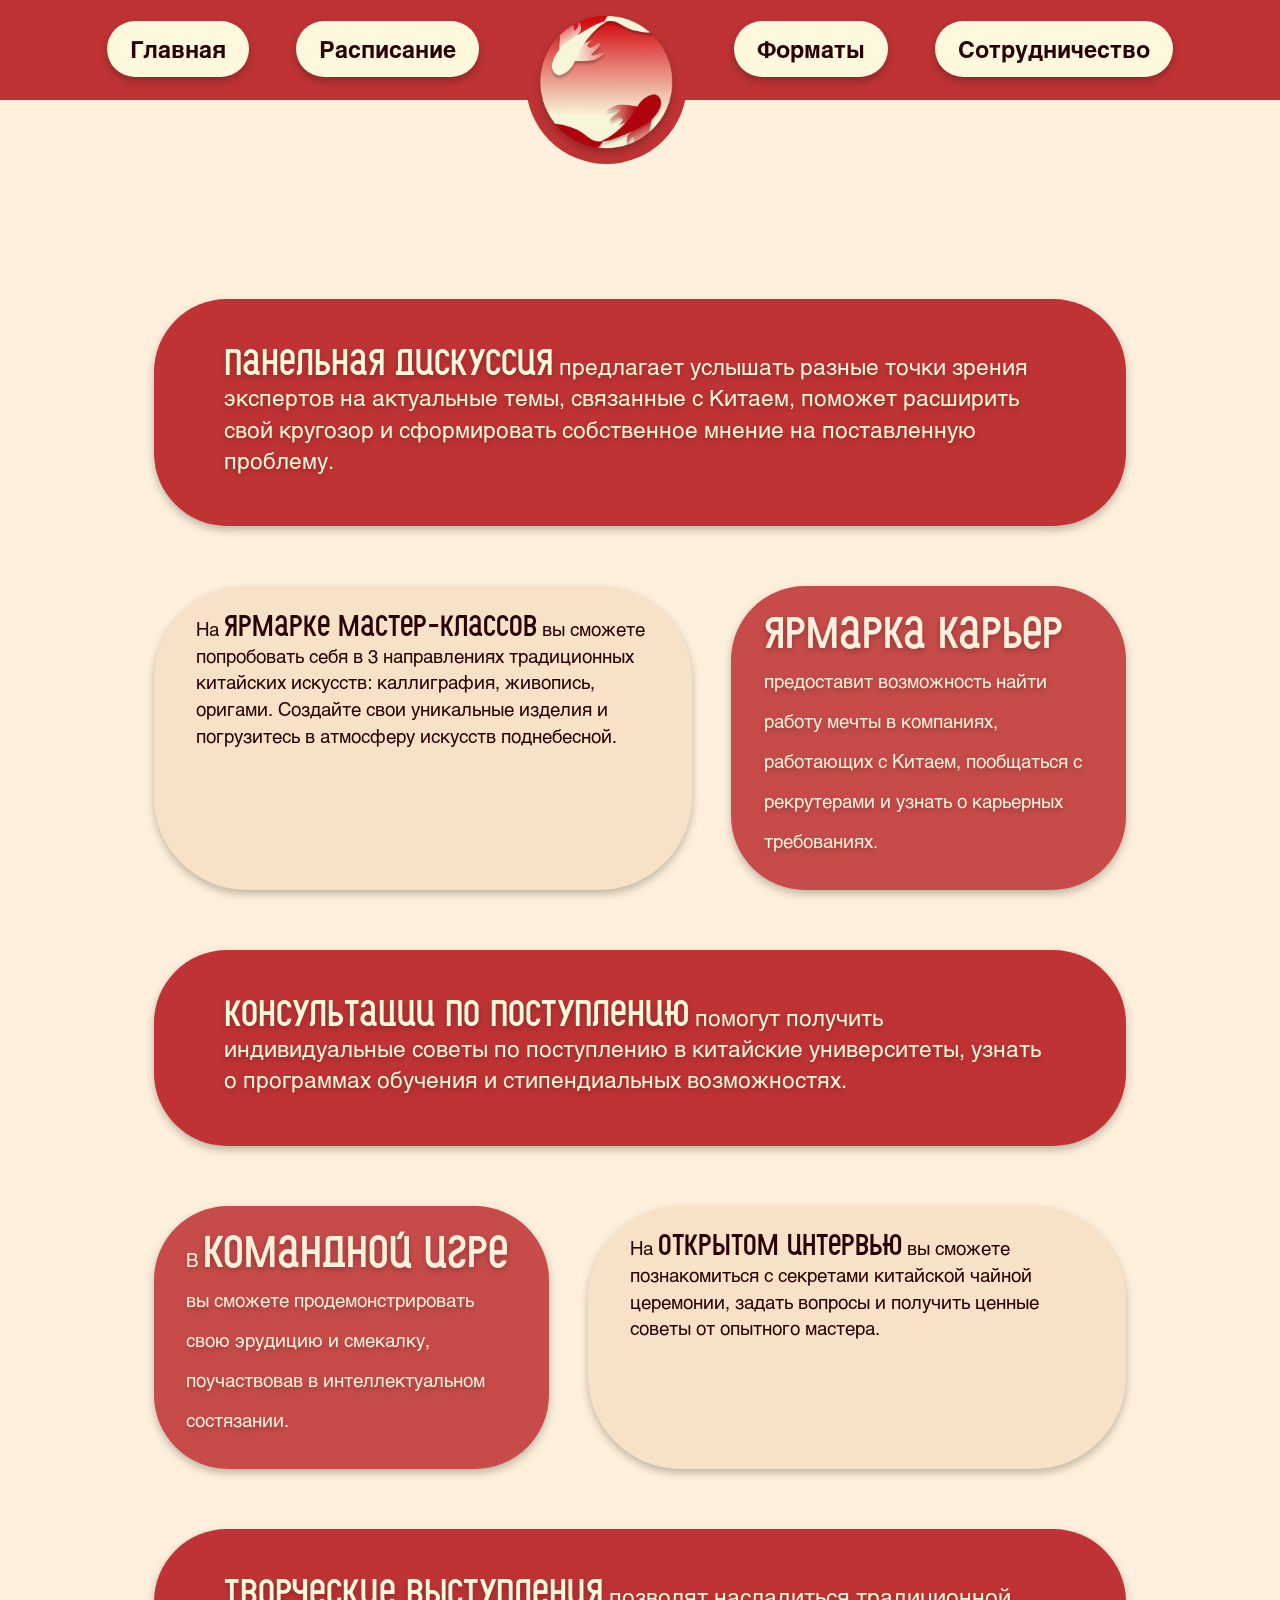
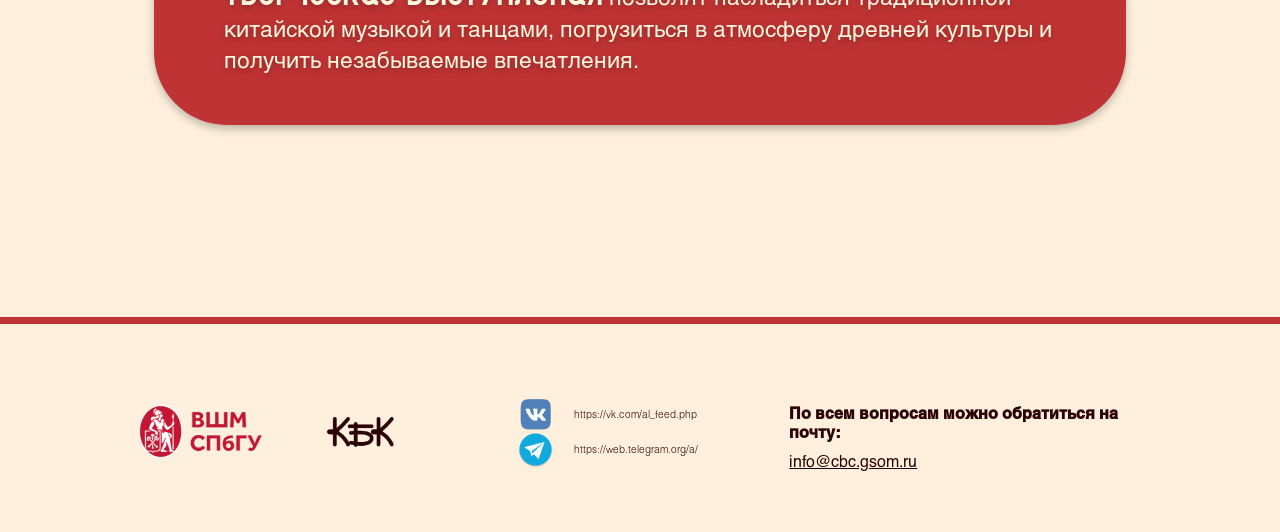
==== Formats.html @ b328ae4d "change footer contact details" ====
<!DOCTYPE html>
<html lang="ru">
<head>
    <meta charset="UTF-8">
    <meta name="viewport" content="width=device-width, initial-scale=1.0">
    <title>Document</title>
    <link rel="stylesheet" type="text/css" href="css/normalize.css" />
    <link rel="stylesheet" type="text/css" href="css/Styles.css" />
</head>
<body>
    <header>
        <section class="header">
            <a href="Main.html">Главная</a>
            <a href="#">Расписание</a>
            <div class="header_logo_image">
                <img src="image/logo.png">
            </div>
            <a href="Formats.html">Форматы</a>
            <a href="#">Сотрудничество</a>
        </section>
    </header>
    <section class="formats_wrapper">
        <div class="formats-block-1">
            <p><strong>Панельная дискуссия</strong> предлагает услышать разные точки зрения экспертов на актуальные темы, связанные с Китаем, поможет расширить свой кругозор и сформировать собственное мнение на поставленную проблему.</p>
        </div>
        <div class="formats-block-set">
            <div class="formats-block-2">
                <p>На <strong>ярмарке мастер-классов</strong> вы сможете попробовать себя в 3 направлениях традиционных китайских искусств: каллиграфия, живопись, оригами. Создайте свои уникальные изделия и погрузитесь в атмосферу искусств поднебесной.</p>
            </div>
            <div class="formats-block-3">
                <p><strong>Ярмарка карьер</strong> предоставит возможность найти работу мечты в компаниях, работающих с Китаем, пообщаться с рекрутерами и узнать о карьерных требованиях.</p>
            </div>
        </div>
        <div class="formats-block-1">
            <p><strong>Консультации по поступлению</strong> помогут получить индивидуальные советы по поступлению в китайские университеты, узнать о программах обучения и стипендиальных возможностях.</p>
        </div>
        <div class="formats-block-set">
            <div class="formats-block-3">
                <p>В <strong>командной игре</strong> вы сможете продемонстрировать свою эрудицию и смекалку, поучаствовав в интеллектуальном состязании.</p>
            </div>
            <div class="formats-block-2">
                <p>На <strong>открытом интервью</strong> вы сможете познакомиться с секретами китайской чайной церемонии, задать вопросы и получить ценные советы от опытного мастера.</p>
            </div>
        </div>
        <div class="formats-block-1">
            <p><strong>Творческие выступления</strong> позволят насладиться традиционной китайской музыкой и танцами, погрузиться в атмосферу древней культуры и получить незабываемые впечатления.</p>
        </div>
    </section>
    <footer>
        <hr class="footer_line">
        <section class="footer">
            <div class="footer_org_logo">
                <img src="image/gsom_spbu.png" class="footer_gsom">
                <img src="image/Cbc.png" class="footer_cbc">
            </div>
            <div class="footer_social_media">
                <a href="" class="block_footer_social_media">
                    <img src="image/vk.png">
                    <p>https://vk.com/al_feed.php</p>
                </a>
                <a href="" class="block_footer_social_media">
                    <img src="image/tg.png">
                    <p>https://web.telegram.org/a/</p>
                </a>
            </div>
            <div class="footer_contact_details">
                <h1 class="footer_title">По всем вопросам можно обратиться на почту:</h1>
                <a href="mailto:info@cbc.gsom.ru"  class="footer_text">info@cbc.gsom.ru</a>
            </div>
        </section>
    </footer>
</body>
</html>
---- css/Styles.css ----
@import url('header.css'); 
@import url('fonts.css');
@import url('formats.css'); 
@import url('footer.css');
@import url('main.css');
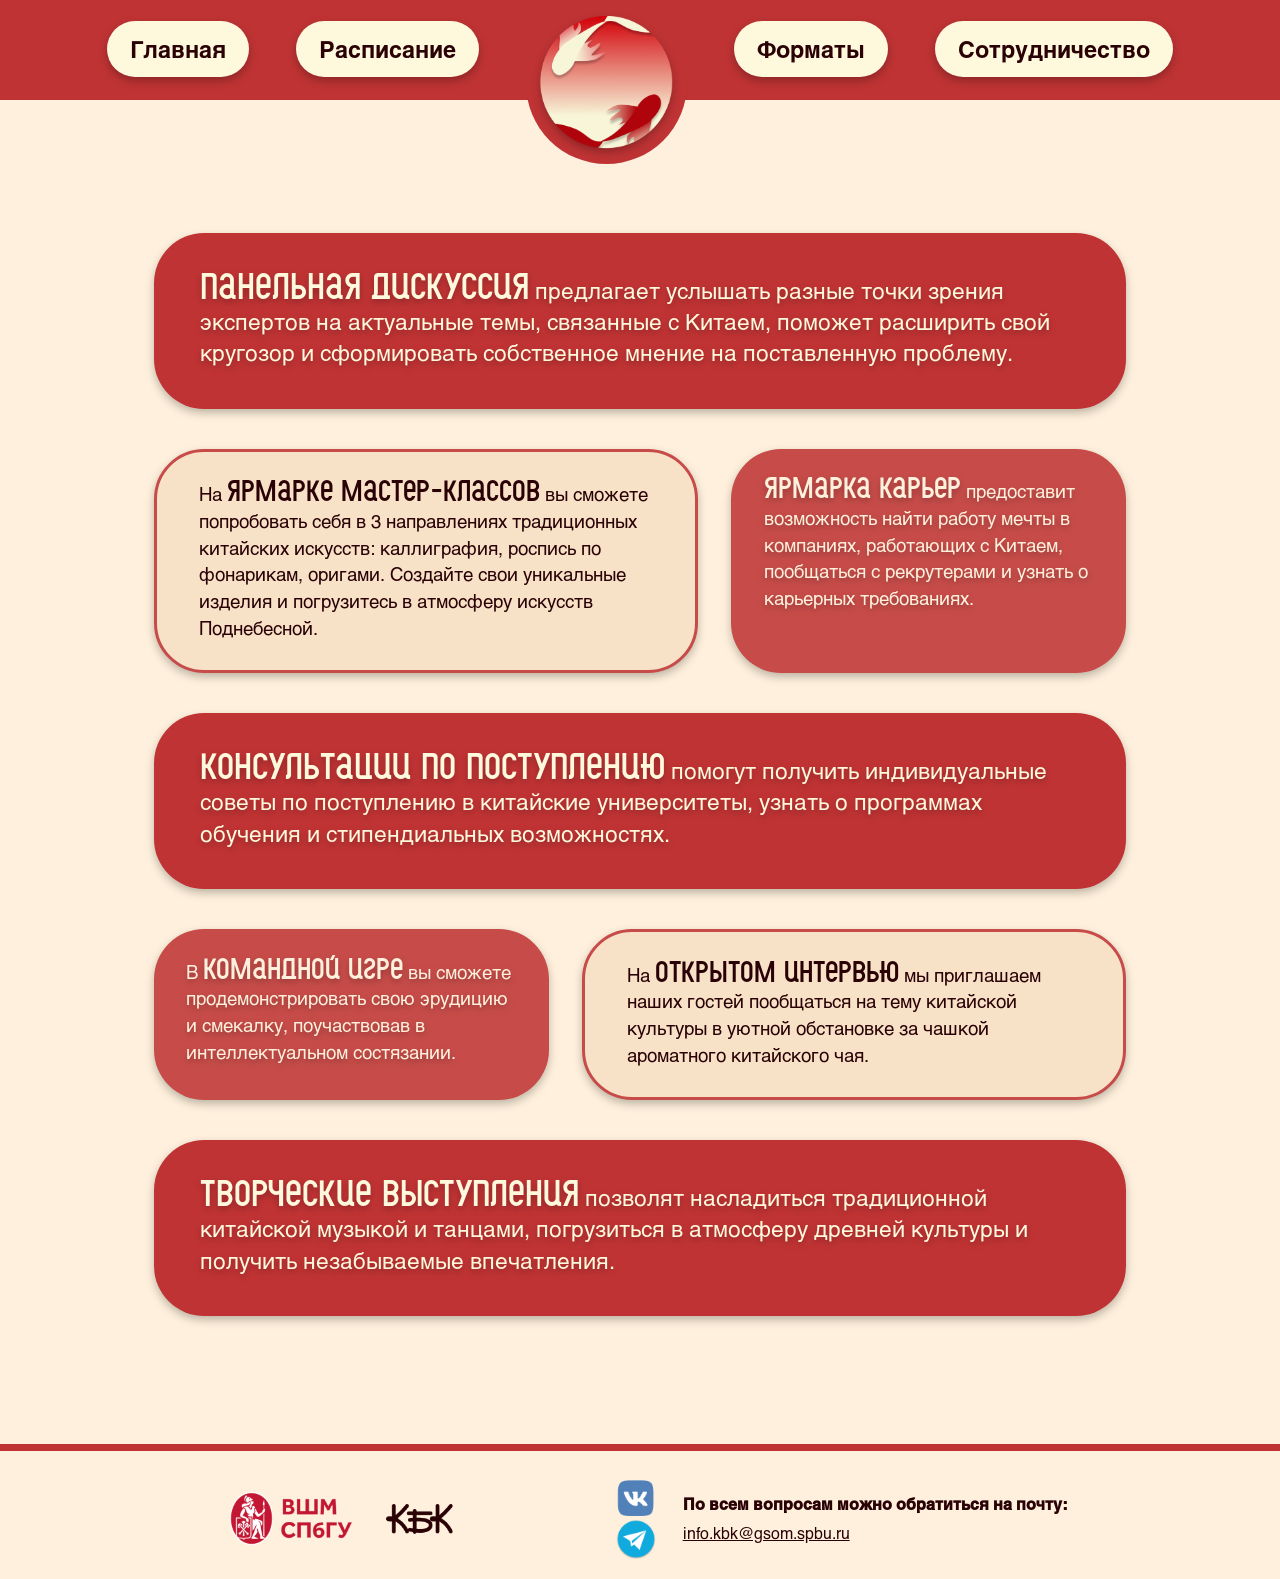
==== commit 6f04d101: "10.03.2023 -more text changes -add border -little fix size" ====
--- a/Formats.html
+++ b/Formats.html
@@ -3,14 +3,16 @@
 <head>
     <meta charset="UTF-8">
     <meta name="viewport" content="width=device-width, initial-scale=1.0">
-    <title>Document</title>
+    <title>КБК | Форматы </title>
     <link rel="stylesheet" type="text/css" href="css/normalize.css" />
     <link rel="stylesheet" type="text/css" href="css/Styles.css" />
+    <link type="image/x-icon" href="image/favicon.ico" rel="shortcut icon">
+    <link type="Image/x-icon" href="image/favicon.ico" rel="icon">
 </head>
 <body>
     <header>
         <section class="header">
-            <a href="Main.html">Главная</a>
+            <a href="index.html">Главная</a>
             <a href="#">Расписание</a>
             <div class="header_logo_image">
                 <img src="image/logo.png">
@@ -25,7 +27,7 @@
         </div>
         <div class="formats-block-set">
             <div class="formats-block-2">
-                <p>На <strong>ярмарке мастер-классов</strong> вы сможете попробовать себя в 3 направлениях традиционных китайских искусств: каллиграфия, живопись, оригами. Создайте свои уникальные изделия и погрузитесь в атмосферу искусств поднебесной.</p>
+                <p>На <strong>ярмарке мастер-классов</strong> вы сможете попробовать себя в 3 направлениях традиционных китайских искусств: каллиграфия, роспись по фонарикам, оригами. Создайте свои уникальные изделия и погрузитесь в атмосферу искусств Поднебесной.</p>
             </div>
             <div class="formats-block-3">
                 <p><strong>Ярмарка карьер</strong> предоставит возможность найти работу мечты в компаниях, работающих с Китаем, пообщаться с рекрутерами и узнать о карьерных требованиях.</p>
@@ -39,7 +41,7 @@
                 <p>В <strong>командной игре</strong> вы сможете продемонстрировать свою эрудицию и смекалку, поучаствовав в интеллектуальном состязании.</p>
             </div>
             <div class="formats-block-2">
-                <p>На <strong>открытом интервью</strong> вы сможете познакомиться с секретами китайской чайной церемонии, задать вопросы и получить ценные советы от опытного мастера.</p>
+                <p>На <strong>открытом интервью</strong> мы приглашаем наших гостей пообщаться на тему китайской культуры в уютной обстановке за чашкой ароматного китайского чая.</p>
             </div>
         </div>
         <div class="formats-block-1">
@@ -56,16 +58,14 @@
             <div class="footer_social_media">
                 <a href="" class="block_footer_social_media">
                     <img src="image/vk.png">
-                    <p>https://vk.com/al_feed.php</p>
                 </a>
                 <a href="" class="block_footer_social_media">
                     <img src="image/tg.png">
-                    <p>https://web.telegram.org/a/</p>
                 </a>
             </div>
             <div class="footer_contact_details">
                 <h1 class="footer_title">По всем вопросам можно обратиться на почту:</h1>
-                <a href="mailto:info@cbc.gsom.ru"  class="footer_text">info@cbc.gsom.ru</a>
+                <a href="mailto:info@cbc.gsom.ru"  class="footer_text">info.kbk@gsom.spbu.ru</a>
             </div>
         </section>
     </footer>
